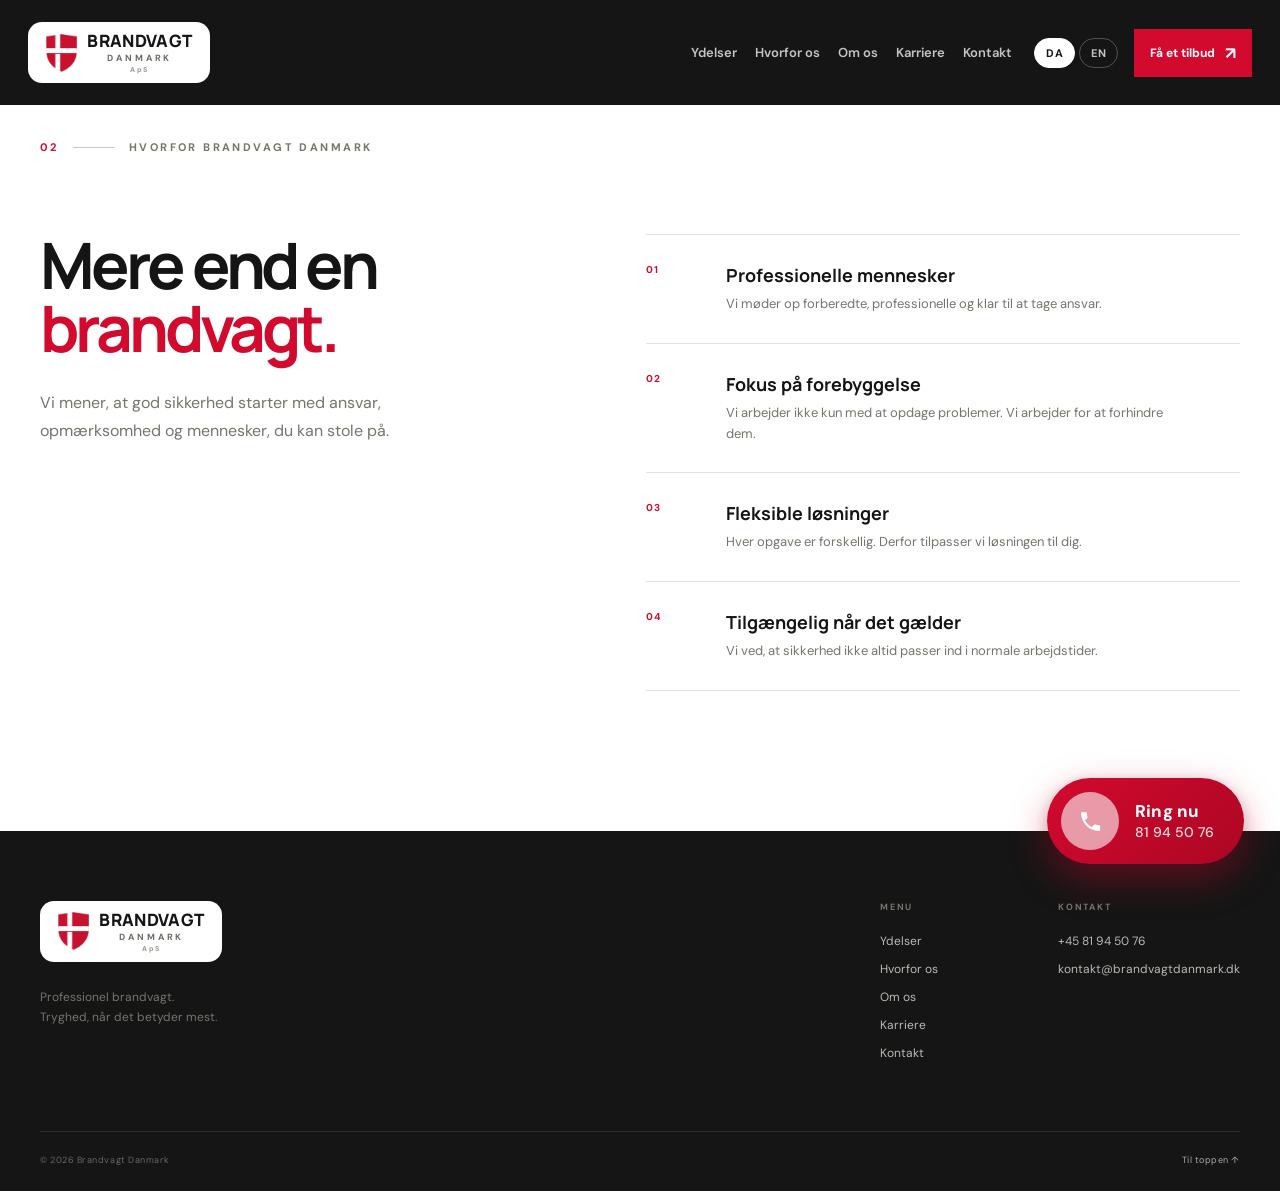
==== hvorfor-os.html @ dd4af19a "Split the site into separate pages per nav section Each nav menu item now leads to its own real page" ====
<!DOCTYPE html>
<html lang="da">
<head>
  <meta charset="UTF-8" />

  <meta
    name="viewport"
    content="width=device-width, initial-scale=1.0"
  />

  <meta
    name="description"
    content="Hvorfor vælge Brandvagt Danmark? Professionelle mennesker, fokus på forebyggelse og fleksible løsninger."
  />

  <meta property="og:title" content="Hvorfor os | Brandvagt Danmark" />
  <meta property="og:description" content="Hvorfor vælge Brandvagt Danmark? Professionelle mennesker, fokus på forebyggelse og fleksible løsninger." />
  <meta property="og:image" content="/assets/brandvagt-logo.png" />
  <meta property="og:type" content="website" />
  <meta name="theme-color" content="#151515" />

  <link rel="icon" type="image/png" sizes="32x32" href="/assets/favicon-32.png?v=1" />
  <link rel="icon" type="image/png" sizes="16x16" href="/assets/favicon-16.png?v=1" />
  <link rel="icon" type="image/svg+xml" href="/assets/favicon.svg?v=2" />
  <link rel="apple-touch-icon" href="/assets/apple-touch-icon.png?v=1" />
  <link rel="preconnect" href="https://fonts.googleapis.com" />
  <link rel="preconnect" href="https://fonts.gstatic.com" crossorigin />
  <link rel="stylesheet" href="/src/styles.css" />

  <title>Hvorfor os | Brandvagt Danmark</title>
</head>

<body>

  <div id="app"></div>

  <script type="module" src="/src/app.js"></script>

</body>
</html>
---- src/styles.css ----
@import url('https://fonts.googleapis.com/css2?family=DM+Sans:wght@400;500;600;700&family=Manrope:wght@400;500;600;700;800&display=swap');


/* =========================
   RESET
========================= */

* {
  margin: 0;
  padding: 0;
  box-sizing: border-box;
}

html {
  scroll-behavior: smooth;
}

body {
  font-family: "DM Sans", sans-serif;
  background: #f5f4f0;
  color: #151515;
  overflow-x: hidden;
}

a {
  color: inherit;
  text-decoration: none;
}

button {
  font: inherit;
}


/* =========================
   VARIABLES
========================= */

:root {
  --red: #d20a2e;
  --red-dark: #ad0624;
  --black: #151515;
  --dark: #191919;
  --cream: #f5f4f0;
  --white: #ffffff;
  --gray: #6e6c65;
  --border: rgba(21, 21, 21, 0.12);
}


/* =========================
   GENERAL
========================= */

.container {
  width: min(1200px, calc(100% - 48px));
  margin: 0 auto;
}

.section {
  padding: 140px 0;
}

.section-label {
  display: flex;
  align-items: center;
  gap: 14px;
  font-size: 11px;
  font-weight: 700;
  letter-spacing: 0.22em;
  color: #77746c;
}

.section-label > span:first-child {
  color: var(--red);
}

.label-line {
  width: 42px;
  height: 1px;
  background: currentColor;
  opacity: 0.4;
}

.section-label.light {
  color: #a7a49b;
}

.section-label.light > span:first-child {
  color: #ffffff;
}


/* =========================
   NAVBAR
========================= */

.navbar {
  position: fixed;
  top: 0;
  left: 0;
  width: 100%;
  z-index: 1000;
  padding: 22px 0;
  background: var(--black);
  transition: 0.3s ease;
}

.navbar.scrolled {
  background: rgba(21, 21, 21, 0.96);
  backdrop-filter: blur(18px);
  padding: 15px 0;
  border-bottom: 1px solid rgba(255, 255, 255, 0.08);
}

.nav-inner {
  width: min(1320px, calc(100% - 56px));
  margin: auto;
  display: flex;
  align-items: center;
  justify-content: space-between;
}

.brand {
  display: flex;
  align-items: center;
  gap: 12px;
}

.brand-logo {
  display: flex;
  align-items: center;
  gap: 10px;
}

.brand-shield {
  display: block;
  height: 38px;
  width: auto;
}

.brand-wordmark {
  display: flex;
  flex-direction: column;
  align-items: center;
  line-height: 1;
}

.brand-wordmark strong {
  font-family: "Manrope", sans-serif;
  font-size: 17px;
  font-weight: 800;
  letter-spacing: 0.02em;
  color: var(--black);
}

.brand-wordmark .brand-country {
  font-size: 9px;
  font-weight: 700;
  letter-spacing: 0.32em;
  color: #6d6a63;
  margin-top: 5px;
}

.brand-wordmark .brand-suffix {
  font-size: 7px;
  font-weight: 700;
  letter-spacing: 0.22em;
  color: #9a968d;
  margin-top: 3px;
}

.brand-chip {
  display: inline-flex;
  align-items: center;
  background: white;
  padding: 10px 18px;
  border-radius: 14px;
}

.desktop-nav {
  display: flex;
  gap: 18px;
  margin-left: auto;
  margin-right: 22px;
  white-space: nowrap;
}

.desktop-nav a {
  font-size: 13px;
  font-weight: 600;
  color: rgba(255, 255, 255, 0.75);
  white-space: nowrap;
  transition: 0.2s;
}

.desktop-nav a:hover {
  color: var(--red);
}

.lang-switch {
  display: flex;
  gap: 4px;
  margin-right: 16px;
}

.lang-btn {
  background: none;
  border: 1px solid var(--border);
  padding: 7px 11px;
  border-radius: 100px;
  font-size: 11px;
  font-weight: 700;
  letter-spacing: 0.04em;
  color: #4e4c47;
  transition: 0.2s;
}

.lang-btn:hover {
  border-color: var(--black);
}

.lang-btn.active {
  background: var(--black);
  color: white;
  border-color: var(--black);
}

.nav-inner .lang-switch .lang-btn {
  border-color: rgba(255, 255, 255, 0.25);
  color: rgba(255, 255, 255, 0.75);
}

.nav-inner .lang-switch .lang-btn:hover {
  border-color: white;
}

.nav-inner .lang-switch .lang-btn.active {
  background: white;
  color: var(--black);
  border-color: white;
}

.lang-switch-mobile {
  display: none;
}

.nav-button {
  background: var(--red);
  color: white;
  padding: 13px 16px;
  font-size: 12px;
  font-weight: 700;
  display: flex;
  gap: 10px;
  align-items: center;
  white-space: nowrap;
  transition: 0.25s;
}

.nav-button:hover {
  background: var(--red-dark);
}

.nav-button span {
  font-size: 17px;
}

.menu-button {
  display: none;
  background: none;
  border: none;
  width: 42px;
  height: 42px;
  cursor: pointer;
}

.menu-button span {
  display: block;
  width: 24px;
  height: 2px;
  background: white;
  margin: 6px auto;
  transition: 0.25s;
}

.menu-button.active span:first-child {
  transform: translateY(4px) rotate(45deg);
}

.menu-button.active span:last-child {
  transform: translateY(-4px) rotate(-45deg);
}

.mobile-menu {
  display: none;
}


/* =========================
   CALL FAB
========================= */

.call-fab {
  position: fixed;
  right: 36px;
  bottom: 36px;
  z-index: 900;
  display: flex;
  align-items: center;
  gap: 16px;
  padding: 14px 30px 14px 14px;
  border-radius: 100px;
  background: linear-gradient(135deg, var(--red), var(--red-dark));
  color: white;
  text-decoration: none;
  box-shadow: 0 14px 38px rgba(210, 10, 46, 0.4), 0 4px 14px rgba(0, 0, 0, 0.2);
  transition: transform 0.4s cubic-bezier(0.34, 1.56, 0.64, 1), box-shadow 0.4s ease;
  animation: call-fab-intro 0.7s cubic-bezier(0.34, 1.56, 0.64, 1) 0.4s both;
}

@keyframes call-fab-intro {
  0% { transform: scale(0.4) translateY(30px); opacity: 0; }
  100% { transform: scale(1) translateY(0); opacity: 1; }
}

.call-fab:hover,
.call-fab:focus-visible {
  transform: translateY(-4px) scale(1.04);
  box-shadow: 0 20px 48px rgba(210, 10, 46, 0.5), 0 8px 20px rgba(0, 0, 0, 0.25);
}

.call-fab:active {
  transform: translateY(-1px) scale(0.98);
}

.call-fab-ping {
  position: absolute;
  left: 14px;
  top: 50%;
  width: 58px;
  height: 58px;
  transform: translateY(-50%);
  border-radius: 50%;
  background: rgba(255, 255, 255, 0.5);
  animation: call-fab-ping 2.6s ease-out infinite;
  pointer-events: none;
}

@keyframes call-fab-ping {
  0% { transform: translateY(-50%) scale(0.7); opacity: 0.55; }
  70% { transform: translateY(-50%) scale(1.55); opacity: 0; }
  100% { transform: translateY(-50%) scale(1.55); opacity: 0; }
}

.call-fab-icon {
  position: relative;
  width: 58px;
  height: 58px;
  border-radius: 50%;
  background: rgba(255, 255, 255, 0.18);
  display: flex;
  align-items: center;
  justify-content: center;
  flex-shrink: 0;
}

.call-fab-icon svg {
  width: 25px;
  height: 25px;
  transform-origin: center;
}

.call-fab:hover .call-fab-icon svg {
  animation: call-fab-ring 0.5s ease;
}

@keyframes call-fab-ring {
  0%, 100% { transform: rotate(0deg); }
  20% { transform: rotate(-18deg); }
  40% { transform: rotate(16deg); }
  60% { transform: rotate(-12deg); }
  80% { transform: rotate(8deg); }
}

.call-fab-text {
  display: flex;
  flex-direction: column;
  line-height: 1.2;
  white-space: nowrap;
}

.call-fab-label {
  font-size: 17px;
  font-weight: 800;
  letter-spacing: 0.01em;
}

.call-fab-number {
  font-size: 14px;
  font-weight: 500;
  color: rgba(255, 255, 255, 0.85);
  max-height: 22px;
  opacity: 1;
  margin-top: 2px;
  overflow: hidden;
}

@media (prefers-reduced-motion: reduce) {
  .call-fab {
    animation: none;
  }

  .call-fab-ping {
    animation: none;
    opacity: 0;
  }

  .call-fab:hover .call-fab-icon svg {
    animation: none;
  }
}

@media (max-width: 640px) {
  .call-fab {
    right: 18px;
    bottom: 22px;
    padding: 11px 22px 11px 11px;
    gap: 12px;
  }

  .call-fab-ping,
  .call-fab-icon {
    width: 50px;
    height: 50px;
  }

  .call-fab-icon svg {
    width: 21px;
    height: 21px;
  }

  .call-fab-label {
    font-size: 15px;
  }

  .call-fab-number {
    font-size: 12px;
    max-height: 20px;
    opacity: 1;
    margin-top: 2px;
  }
}


/* =========================
   HERO
========================= */

.hero {
  min-height: 100vh;
  position: relative;
  display: flex;
  align-items: center;
  overflow: hidden;
  background:
    radial-gradient(
      circle at 75% 40%,
      rgba(210, 10, 46, 0.08),
      transparent 32%
    ),
    var(--cream);
}

.hero-background {
  position: absolute;
  width: 760px;
  height: 760px;
  right: -300px;
  top: 50%;
  transform: translateY(-50%);
  border: 1px solid rgba(21, 21, 21, 0.18);
  border-radius: 50%;
}

.hero-background::before,
.hero-background::after {
  content: "";
  position: absolute;
  border: 1px solid rgba(21, 21, 21, 0.14);
  border-radius: 50%;
}

.hero-background::before {
  inset: 90px;
}

.hero-background::after {
  inset: 180px;
}

.radar-pulse {
  position: absolute;
  inset: 0;
  border: 1.5px solid rgba(210, 10, 46, 0.7);
  border-radius: 50%;
  transform: scale(0.2);
  opacity: 0;
  animation: radar-pulse 4s cubic-bezier(0.2, 0.6, 0.35, 1) infinite;
}

.radar-pulse:nth-child(2) {
  animation-delay: 1.3s;
}

.radar-pulse:nth-child(3) {
  animation-delay: 2.6s;
}

.radar-dot {
  position: absolute;
  left: 50%;
  top: 50%;
  width: 8px;
  height: 8px;
  margin: -4px 0 0 -4px;
  background: var(--red);
  border-radius: 50%;
  animation: radar-blip 2s ease-in-out infinite;
}

@keyframes radar-pulse {
  0% {
    transform: scale(0.2);
    opacity: 0.85;
  }
  70% {
    opacity: 0.3;
  }
  100% {
    transform: scale(1);
    opacity: 0;
  }
}

@keyframes radar-blip {
  0%, 100% {
    box-shadow: 0 0 0 0 rgba(210, 10, 46, 0.45);
  }
  50% {
    box-shadow: 0 0 0 14px rgba(210, 10, 46, 0);
  }
}

.radar-sweep {
  position: absolute;
  inset: 0;
  border-radius: 50%;
  overflow: hidden;
  animation: radar-sweep-spin 5.5s linear infinite;
}

.radar-sweep::before {
  content: "";
  position: absolute;
  inset: 0;
  background: conic-gradient(
    from 0deg,
    rgba(210, 10, 46, 0.24),
    rgba(210, 10, 46, 0.05) 5%,
    transparent 11%,
    transparent 100%
  );
}

@keyframes radar-sweep-spin {
  to { transform: rotate(360deg); }
}

.fire-contact {
  position: absolute;
  top: 38%;
  left: 32%;
  width: 46px;
  height: 46px;
  margin: -23px 0 0 -23px;
  opacity: 0;
  animation: fire-detect-cycle 5.5s ease-in-out infinite;
  animation-delay: -1.411s;
}

.fire-aim-icon {
  position: absolute;
  top: 50%;
  left: 50%;
  width: 24px;
  height: 24px;
  transform: translate(-50%, -50%);
  color: var(--black);
}

.aim-center-dot {
  transform-box: fill-box;
  transform-origin: center;
  animation: aim-pulse 1s ease-in-out infinite;
}

@keyframes aim-pulse {
  0%, 100% { opacity: 1; transform: scale(1); }
  50% { opacity: 0.5; transform: scale(1.6); }
}

.fire-corner {
  position: absolute;
  width: 10px;
  height: 10px;
  border: 1.5px solid var(--red);
  animation: fire-lock 5.5s ease-in-out infinite;
  animation-delay: -1.411s;
}

.fire-corner.tl { top: 0; left: 0; border-right: 0; border-bottom: 0; }
.fire-corner.tr { top: 0; right: 0; border-left: 0; border-bottom: 0; }
.fire-corner.bl { bottom: 0; left: 0; border-right: 0; border-top: 0; }
.fire-corner.br { bottom: 0; right: 0; border-left: 0; border-top: 0; }

@keyframes fire-detect-cycle {
  0%, 9% { opacity: 0; }
  10% { opacity: 1; }
  62% { opacity: 1; }
  72%, 100% { opacity: 0; }
}

@keyframes fire-lock {
  0%, 8% { transform: scale(1.9); }
  12% { transform: scale(1); }
  62% { transform: scale(1); }
  72%, 100% { transform: scale(0.85); }
}

@media (prefers-reduced-motion: reduce) {
  .radar-pulse,
  .radar-dot {
    animation: none;
  }

  .radar-sweep,
  .fire-contact {
    display: none;
  }
}

.hero-content {
  width: min(1200px, calc(100% - 48px));
  margin: 0 auto;
  padding-top: 80px;
  position: relative;
  z-index: 2;
}

.eyebrow {
  display: inline-flex;
  align-items: center;
  gap: 10px;
  font-size: 11px;
  font-weight: 700;
  letter-spacing: 0.2em;
  color: #67645e;
  margin-bottom: 28px;
}

.status-dot {
  width: 7px;
  height: 7px;
  background: var(--red);
  border-radius: 50%;
  box-shadow: 0 0 0 6px rgba(210, 10, 46, 0.1);
}

.hero h1 {
  font-family: "Manrope", sans-serif;
  font-size: clamp(58px, 7vw, 105px);
  line-height: 0.95;
  letter-spacing: -0.065em;
  font-weight: 800;
  max-width: 920px;
}

.hero h1 span {
  display: block;
  color: var(--red);
}

.hero-description {
  max-width: 610px;
  margin-top: 35px;
  color: #5e5b55;
  font-size: 17px;
  line-height: 1.7;
}

.hero-actions {
  display: flex;
  gap: 12px;
  margin-top: 40px;
}

.button {
  display: inline-flex;
  align-items: center;
  justify-content: center;
  gap: 25px;
  padding: 17px 23px;
  font-size: 12px;
  font-weight: 700;
  transition: 0.25s;
}

.button-primary {
  background: var(--red);
  color: white;
}

.button-primary:hover {
  background: var(--red-dark);
  transform: translateY(-2px);
}

.button-secondary {
  border: 1px solid var(--border);
}

.button-secondary:hover {
  background: white;
}

.hero-trust {
  display: flex;
  align-items: center;
  margin-top: 80px;
  gap: 30px;
}

.trust-item {
  display: flex;
  flex-direction: column;
}

.trust-item strong {
  font-family: "Manrope", sans-serif;
  font-size: 19px;
  font-weight: 800;
}

.trust-item span {
  margin-top: 4px;
  color: #77746d;
  font-size: 10px;
  text-transform: uppercase;
  letter-spacing: 0.12em;
}

.trust-line {
  width: 1px;
  height: 35px;
  background: var(--border);
}

.hero-scroll {
  position: absolute;
  right: 45px;
  bottom: 35px;
  display: flex;
  align-items: center;
  gap: 14px;
  writing-mode: vertical-rl;
  font-size: 9px;
  font-weight: 700;
  letter-spacing: 0.15em;
  color: #858179;
}

.scroll-line {
  height: 55px;
  width: 1px;
  background: #aaa69e;
}


/* =========================
   INTRO
========================= */

.intro {
  background: white;
}

.intro-grid {
  display: grid;
  grid-template-columns: 1fr 1fr;
  gap: 100px;
  align-items: center;
}

.intro-content {
  max-width: 820px;
}

.intro-content h2 {
  font-family: "Manrope", sans-serif;
  font-size: clamp(42px, 5vw, 70px);
  letter-spacing: -0.055em;
  line-height: 1;
  font-weight: 800;
}

.intro-content h2 em {
  display: block;
  color: var(--red);
  font-style: normal;
}

.intro-content p {
  max-width: 640px;
  color: #6d6a63;
  font-size: 16px;
  line-height: 1.75;
  margin-top: 28px;
}

.text-link {
  display: inline-flex;
  gap: 20px;
  margin-top: 35px;
  font-size: 12px;
  font-weight: 700;
  border-bottom: 1px solid #bbb8b0;
  padding-bottom: 8px;
}

.text-link span {
  color: var(--red);
}


/* =========================
   SERVICES
========================= */

.services {
  background: #f5f4f0;
}

.section-header {
  display: flex;
  justify-content: space-between;
  gap: 80px;
  margin-bottom: 70px;
}

.section-header h2 {
  font-family: "Manrope", sans-serif;
  font-size: clamp(42px, 5vw, 68px);
  line-height: 1;
  letter-spacing: -0.055em;
  margin-top: 28px;
}

.section-header h2 span {
  display: block;
  color: #8a877f;
}

.section-header > p {
  max-width: 330px;
  align-self: end;
  color: #77746d;
  font-size: 14px;
  line-height: 1.7;
}

.service-grid {
  display: grid;
  grid-template-columns: repeat(2, 1fr);
  gap: 2px;
  background: #d9d7d0;
}

.service-card {
  background: #f5f4f0;
  min-height: 390px;
  padding: 42px;
  position: relative;
  transition: 0.3s;
}

.service-card:hover {
  background: white;
  transform: translateY(-4px);
}

.service-card.featured {
  background: var(--black);
  color: white;
}

.service-card.featured:hover {
  background: #202020;
}

.card-number {
  position: absolute;
  top: 40px;
  right: 40px;
  font-size: 10px;
  font-weight: 700;
  letter-spacing: 0.2em;
  opacity: 0.45;
}

.service-icon {
  width: 56px;
  height: 62px;
  margin-bottom: 70px;
  position: relative;
  color: var(--black);
}

.service-card.featured .service-icon {
  color: white;
}

.service-icon svg {
  width: 100%;
  height: 100%;
  overflow: visible;
}


/* --- Flame (Brandvagt) --- */

.icon-flame {
  display: flex;
  align-items: flex-end;
  justify-content: center;
}

.icon-flame .flame {
  position: absolute;
  bottom: 0;
  left: 50%;
  transform-origin: bottom center;
  animation: flame-sway 2.2s ease-in-out infinite;
}

.icon-flame .flame i {
  display: block;
  width: 100%;
  height: 100%;
  border-radius: 50% 50% 50% 0;
  transform: rotate(135deg);
}

.icon-flame .flame-back {
  width: 42px;
  height: 42px;
  margin-left: -21px;
  animation-duration: 2.6s;
}

.icon-flame .flame-back i {
  background: var(--red-dark);
  opacity: 0.55;
}

.icon-flame .flame-mid {
  width: 30px;
  height: 30px;
  margin-left: -15px;
  animation-duration: 2.1s;
  animation-delay: 0.15s;
}

.icon-flame .flame-mid i {
  background: var(--red);
}

.icon-flame .flame-core {
  width: 14px;
  height: 14px;
  margin-left: -7px;
  bottom: 3px;
  animation-duration: 1.7s;
  animation-delay: 0.3s;
}

.icon-flame .flame-core i {
  background: #ffb545;
}

@keyframes flame-sway {
  0%, 100% { transform: scaleY(1) translateY(0); }
  30% { transform: scaleY(1.16) translateY(-4px); }
  60% { transform: scaleY(0.92) translateY(1px); }
}


/* --- Digger (Byggepladser) --- */

.icon-digger .dig-arm {
  transform-box: view-box;
  transform-origin: 16.5px 21px;
  animation: dig-motion 2.8s ease-in-out infinite;
}

@keyframes dig-motion {
  0%, 100% { transform: rotate(0deg); }
  50% { transform: rotate(12deg); }
}


/* --- Spotlight (Events) --- */

.icon-spotlight .spotlight-beam {
  transform-box: view-box;
  transform-origin: 24px 15px;
  animation: spotlight-sweep 4.2s ease-in-out infinite;
}

@keyframes spotlight-sweep {
  0%, 100% { transform: rotate(-18deg); }
  50% { transform: rotate(18deg); }
}


/* --- Building (Ejendomme) --- */

.icon-building .win {
  opacity: 0.22;
  animation: window-glow 3.6s ease-in-out infinite;
}

@keyframes window-glow {
  0%, 100% { opacity: 0.22; }
  45%, 55% { opacity: 0.95; }
}

@media (prefers-reduced-motion: reduce) {
  .icon-flame .flame,
  .icon-digger .dig-arm,
  .icon-spotlight .spotlight-beam,
  .icon-building .win {
    animation: none;
  }
}

.service-card h3 {
  font-family: "Manrope", sans-serif;
  font-size: 27px;
  letter-spacing: -0.04em;
  margin-bottom: 15px;
}

.service-card p {
  color: #77746d;
  max-width: 430px;
  font-size: 14px;
  line-height: 1.7;
}

.service-card.featured p {
  color: #aaa8a2;
}

.service-card a {
  position: absolute;
  bottom: 40px;
  left: 42px;
  font-size: 11px;
  font-weight: 700;
  text-transform: uppercase;
  letter-spacing: 0.1em;
}

.service-card a span {
  margin-left: 12px;
  color: var(--red);
}


/* =========================
   STATEMENT
========================= */

.statement {
  background: var(--black);
  color: white;
  position: relative;
  overflow: hidden;
  padding: 160px 0;
}

.statement-glow {
  position: absolute;
  width: 600px;
  height: 600px;
  border-radius: 50%;
  right: -200px;
  top: 50%;
  transform: translateY(-50%);
  background: radial-gradient(
    circle,
    rgba(210, 10, 46, 0.22),
    transparent 65%
  );
}

.statement-content {
  position: relative;
}

.statement h2 {
  font-family: "Manrope", sans-serif;
  font-size: clamp(55px, 8vw, 110px);
  line-height: 0.92;
  letter-spacing: -0.07em;
  margin-top: 40px;
}

.statement h2 span {
  color: #88857e;
}

.statement p {
  color: #aaa8a2;
  margin-top: 35px;
  font-size: 16px;
}

.button-light {
  margin-top: 40px;
  background: white;
  color: var(--black);
}

.button-light:hover {
  background: var(--red);
  color: white;
}


/* =========================
   WHY US
========================= */

.why-us {
  background: white;
}

.why-grid {
  display: grid;
  grid-template-columns: 0.9fr 1.1fr;
  gap: 120px;
  margin-top: 80px;
}

.why-title h2 {
  font-family: "Manrope", sans-serif;
  font-size: clamp(45px, 5vw, 70px);
  line-height: 0.98;
  letter-spacing: -0.06em;
}

.why-title h2 span {
  display: block;
  color: var(--red);
}

.why-title p {
  max-width: 430px;
  color: #77746d;
  line-height: 1.7;
  margin-top: 30px;
}

.benefit {
  display: grid;
  grid-template-columns: 55px 1fr;
  gap: 25px;
  padding: 28px 0;
  border-top: 1px solid var(--border);
}

.benefit:last-child {
  border-bottom: 1px solid var(--border);
}

.benefit-icon {
  font-size: 10px;
  font-weight: 700;
  color: var(--red);
  letter-spacing: 0.1em;
}

.benefit h3 {
  font-family: "Manrope", sans-serif;
  font-size: 18px;
}

.benefit p {
  color: #77746d;
  font-size: 13px;
  line-height: 1.6;
  max-width: 450px;
  margin-top: 7px;
}


/* =========================
   ABOUT
========================= */

.about {
  background: #f5f4f0;
}

.about-content {
  max-width: 720px;
}

.case-visual {
  height: 540px;
  position: relative;
  background: var(--black);
  overflow: hidden;
}

.case-box {
  position: absolute;
  left: 50px;
  bottom: 50px;
  z-index: 2;
  color: white;
  display: flex;
  align-items: end;
  gap: 10px;
}

.large-number {
  font-family: "Manrope", sans-serif;
  font-size: 110px;
  font-weight: 800;
  line-height: 0.75;
  letter-spacing: -0.08em;
}

.number-label {
  color: #aaa;
  font-size: 12px;
  margin-bottom: 4px;
  text-transform: uppercase;
  letter-spacing: 0.15em;
}

.case-photo {
  position: absolute;
  inset: 0;
  width: 100%;
  height: 100%;
  object-fit: cover;
  object-position: center 30%;
  opacity: 0;
  transform: scale(1);
  transition: opacity 1.2s ease, transform 3.2s ease;
}

.case-photo.is-active {
  opacity: 1;
  transform: scale(1.06);
  z-index: 1;
}

.case-caption {
  position: absolute;
  z-index: 2;
  top: 24px;
  right: 24px;
  background: rgba(21, 21, 21, 0.55);
  backdrop-filter: blur(6px);
  color: white;
  font-size: 11px;
  font-weight: 700;
  letter-spacing: 0.05em;
  padding: 9px 14px;
  border-radius: 100px;
  transition: opacity 0.3s ease;
}

.case-dots {
  position: absolute;
  z-index: 2;
  right: 24px;
  bottom: 24px;
  display: flex;
  gap: 8px;
}

.case-dot {
  width: 7px;
  height: 7px;
  border-radius: 50%;
  background: rgba(255, 255, 255, 0.35);
  cursor: pointer;
  transition: background 0.3s ease, transform 0.3s ease;
}

.case-dot.is-active {
  background: #fff;
  transform: scale(1.35);
}

.case-box::before {
  content: "";
  position: absolute;
  inset: -20px -24px;
  z-index: -1;
  background: linear-gradient(0deg, rgba(0, 0, 0, 0.65), transparent);
}

.about-content h2 {
  font-family: "Manrope", sans-serif;
  font-size: clamp(45px, 5vw, 70px);
  line-height: 0.98;
  letter-spacing: -0.06em;
  margin-top: 35px;
}

.about-content h2 span {
  display: block;
  color: var(--red);
}

.about-content p {
  color: #77746d;
  line-height: 1.7;
  margin-top: 25px;
  max-width: 500px;
}

.about-points {
  display: grid;
  gap: 12px;
  margin-top: 35px;
}

.about-points div {
  font-size: 12px;
  font-weight: 600;
}

.about-points span {
  color: var(--red);
  margin-right: 10px;
}


/* =========================
   CAREER
========================= */

.career {
  background: white;
}

.career-inner {
  display: grid;
  grid-template-columns: 1.1fr 0.9fr;
  gap: 80px;
  align-items: center;
}

.career-copy h2 {
  font-family: "Manrope", sans-serif;
  font-size: clamp(42px, 5vw, 68px);
  line-height: 1;
  letter-spacing: -0.055em;
  margin-top: 28px;
}

.career-copy h2 span {
  display: block;
  color: var(--red);
}

.career-copy p {
  color: #6d6a63;
  max-width: 480px;
  margin-top: 22px;
  line-height: 1.7;
}

.career-card {
  background: var(--black);
  color: white;
  padding: 42px;
}

.career-card h3 {
  font-family: "Manrope", sans-serif;
  font-size: 26px;
  letter-spacing: -0.04em;
  margin-bottom: 14px;
}

.career-card p {
  color: #aaa8a2;
  font-size: 14px;
  line-height: 1.7;
  margin-bottom: 28px;
}

.career-button {
  display: flex;
  justify-content: space-between;
  align-items: center;
  background: var(--red);
  color: white;
  padding: 18px 20px;
  font-size: 12px;
  font-weight: 700;
  transition: 0.25s;
}

.career-button:hover {
  background: var(--red-dark);
}

.career-card .email-link {
  color: #918d85;
}


/* =========================
   CONTACT
========================= */

.contact {
  background: var(--red);
  color: white;
  padding: 130px 0;
}

.contact-inner {
  display: grid;
  grid-template-columns: 1fr 450px;
  gap: 100px;
  align-items: center;
}

.contact-copy h2 {
  font-family: "Manrope", sans-serif;
  font-size: clamp(52px, 6vw, 85px);
  line-height: 0.93;
  letter-spacing: -0.065em;
  margin-top: 38px;
}

.contact-copy h2 span {
  display: block;
  color: #4b0010;
}

.contact-copy p {
  max-width: 510px;
  margin-top: 30px;
  color: rgba(255,255,255,0.78);
  line-height: 1.7;
}

.contact-card {
  background: white;
  color: var(--black);
  padding: 42px;
}

.contact-card-top {
  display: flex;
  justify-content: space-between;
  color: #8b8880;
  font-size: 9px;
  font-weight: 700;
  letter-spacing: 0.2em;
}

.contact-card h3 {
  font-family: "Manrope", sans-serif;
  font-size: 34px;
  line-height: 1;
  letter-spacing: -0.05em;
  margin-top: 60px;
}

.contact-card p {
  color: #77746d;
  font-size: 13px;
  line-height: 1.7;
  margin-top: 20px;
}

.contact-button {
  display: flex;
  justify-content: space-between;
  align-items: center;
  background: var(--black);
  color: white;
  padding: 18px 20px;
  margin-top: 35px;
  font-size: 12px;
  font-weight: 700;
  transition: 0.25s;
}

.contact-button:hover {
  background: var(--red);
}

.email-link {
  display: block;
  margin-top: 20px;
  font-size: 11px;
  color: #77746d;
}


/* =========================
   FOOTER
========================= */

.footer {
  background: #151515;
  color: white;
  padding: 70px 0 25px;
}

.footer-top {
  display: flex;
  justify-content: space-between;
  padding-bottom: 70px;
}

.footer-brand p {
  color: #77746d;
  font-size: 12px;
  line-height: 1.7;
  margin-top: 25px;
}

.footer-links {
  display: flex;
  gap: 120px;
}

.footer-links > div {
  display: flex;
  flex-direction: column;
  gap: 12px;
}

.footer-links span {
  font-size: 9px;
  color: #77746d;
  letter-spacing: 0.2em;
  font-weight: 700;
  margin-bottom: 8px;
}

.footer-links a {
  font-size: 12px;
  color: #bbb9b3;
}

.footer-links a:hover {
  color: white;
}

.footer-bottom {
  border-top: 1px solid rgba(255,255,255,0.1);
  padding-top: 22px;
  display: flex;
  justify-content: space-between;
  color: #696762;
  font-size: 9px;
  letter-spacing: 0.06em;
}

.footer-bottom a {
  color: #aaa;
}


/* =========================
   MOBILE
========================= */

@media (max-width: 900px) {

  .desktop-nav,
  .nav-button,
  .navbar > .nav-inner > .lang-switch {
    display: none;
  }

  .lang-switch-mobile {
    display: flex;
    margin-top: 6px;
  }

  .hero-background {
    width: 420px;
    height: 420px;
    right: -135px;
    top: -30px;
    transform: none;
  }

  .fire-contact {
    top: 39%;
    left: 62%;
    animation-delay: 0.155s;
  }

  .fire-contact .fire-corner {
    animation-delay: 0.155s;
  }

  .menu-button {
    display: block;
  }

  .mobile-menu {
    display: flex;
    position: absolute;
    top: 76px;
    left: 24px;
    right: 24px;
    background: white;
    padding: 25px;
    flex-direction: column;
    gap: 20px;
    box-shadow: 0 20px 60px rgba(0,0,0,0.12);
    opacity: 0;
    pointer-events: none;
    transform: translateY(-10px);
    transition: 0.25s;
  }

  .mobile-menu.open {
    opacity: 1;
    pointer-events: auto;
    transform: translateY(0);
  }

  .mobile-menu a {
    font-size: 14px;
    font-weight: 700;
  }

  .mobile-cta {
    background: var(--red);
    color: white;
    padding: 15px;
  }

  .hero {
    min-height: 850px;
  }

  .hero h1 {
    font-size: clamp(50px, 14vw, 80px);
  }

  .hero-description {
    font-size: 15px;
  }

  .hero-actions {
    flex-direction: column;
    align-items: flex-start;
  }

  .hero-trust {
    margin-top: 55px;
    gap: 18px;
  }

  .hero-scroll {
    display: none;
  }

  .intro-grid {
    grid-template-columns: 1fr;
    gap: 50px;
  }

  .case-visual {
    height: 430px;
  }

  .section {
    padding: 95px 0;
  }

  .section-header {
    flex-direction: column;
    gap: 30px;
  }

  .service-grid {
    grid-template-columns: 1fr;
  }

  .why-grid {
    grid-template-columns: 1fr;
    gap: 60px;
  }

  .career-inner {
    grid-template-columns: 1fr;
    gap: 50px;
  }

  .contact-inner {
    grid-template-columns: 1fr;
    gap: 60px;
  }

  .footer-top {
    flex-direction: column;
    gap: 60px;
  }

  .footer-links {
    gap: 60px;
  }

}


@media (max-width: 550px) {

  .container,
  .hero-content {
    width: min(100% - 32px, 1200px);
  }

  .nav-inner {
    width: calc(100% - 32px);
  }

  .brand-mark {
    width: 34px;
    height: 40px;
  }

  .brand-text strong {
    font-size: 15px;
  }

  .hero {
    min-height: 780px;
  }

  .hero-content {
    padding-top: 90px;
  }

  .hero h1 {
    font-size: 51px;
  }

  .hero-trust {
    gap: 12px;
  }

  .trust-item strong {
    font-size: 16px;
  }

  .trust-item span {
    font-size: 8px;
  }

  .service-card {
    padding: 30px;
    min-height: 360px;
  }

  .service-icon {
    margin-bottom: 65px;
  }

  .service-card a {
    left: 30px;
    bottom: 30px;
  }

  .statement {
    padding: 110px 0;
  }

  .statement h2 {
    font-size: 56px;
  }

  .case-visual {
    height: 350px;
  }

  .large-number {
    font-size: 80px;
  }

  .about-circle {
    width: 270px;
    height: 270px;
    right: -130px;
  }

  .contact {
    padding: 95px 0;
  }

  .contact-card {
    padding: 28px;
  }

  .contact-card h3 {
    font-size: 30px;
    margin-top: 45px;
  }

  .footer-links {
    flex-direction: column;
    gap: 35px;
  }

  .footer-bottom {
    flex-direction: column;
    gap: 15px;
  }

}
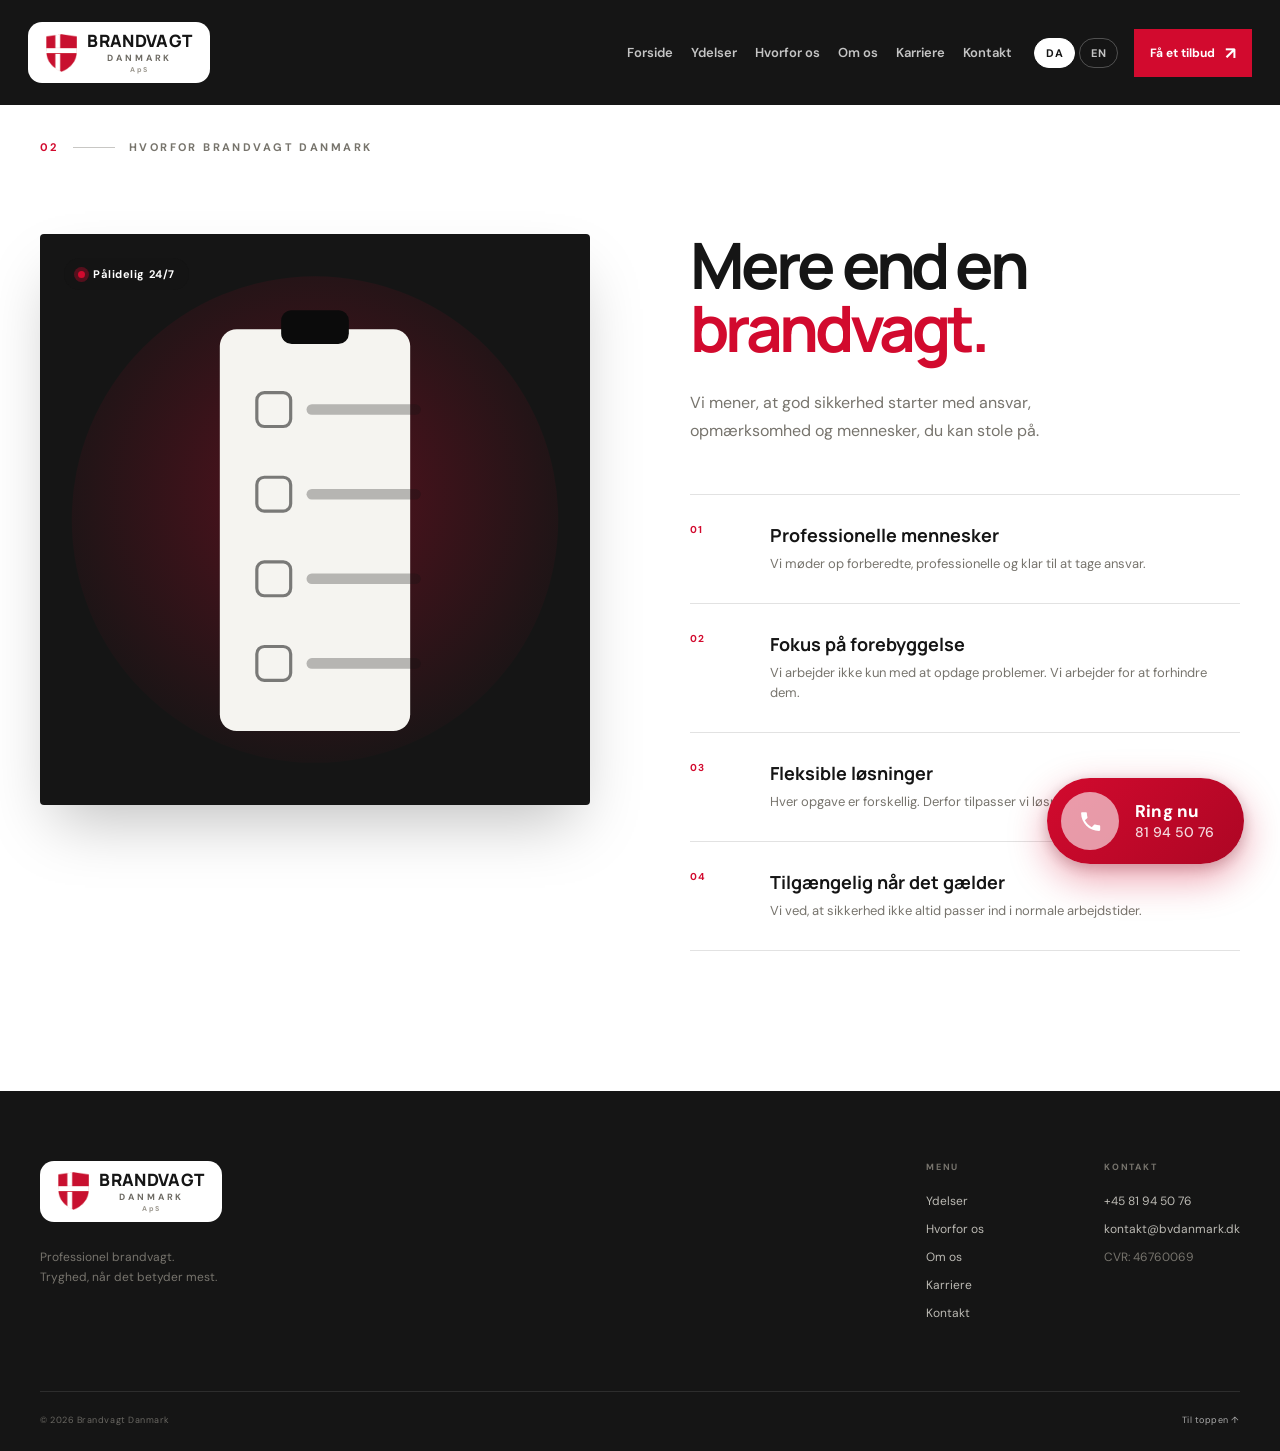
==== commit c6a1990b: "Port production SEO, tracking, email and CVR details from the Hostinger repo Merges the real busines" ====
--- a/hvorfor-os.html
+++ b/hvorfor-os.html
@@ -13,10 +13,18 @@
     content="Hvorfor vælge Brandvagt Danmark? Professionelle mennesker, fokus på forebyggelse og fleksible løsninger."
   />
 
+  <meta name="keywords" content="brandvagt, brandvagt Danmark, brandvagtordning, brandvagt byggeplads, brandvagt events, brandvagt pris, bygningsreglementet brandvagt" />
+  <meta name="robots" content="index, follow" />
+  <meta name="author" content="Brandvagt Danmark ApS" />
+  <link rel="canonical" href="https://bvdanmark.dk/hvorfor-os" />
+
   <meta property="og:title" content="Hvorfor os | Brandvagt Danmark" />
   <meta property="og:description" content="Hvorfor vælge Brandvagt Danmark? Professionelle mennesker, fokus på forebyggelse og fleksible løsninger." />
-  <meta property="og:image" content="/assets/brandvagt-logo.png" />
+  <meta property="og:image" content="https://bvdanmark.dk/assets/brandvagt-logo.png" />
+  <meta property="og:url" content="https://bvdanmark.dk/hvorfor-os" />
+  <meta property="og:locale" content="da_DK" />
   <meta property="og:type" content="website" />
+  <meta name="twitter:card" content="summary_large_image" />
   <meta name="theme-color" content="#151515" />
 
   <link rel="icon" type="image/png" sizes="32x32" href="/assets/favicon-32.png?v=1" />
@@ -28,6 +36,64 @@
   <link rel="stylesheet" href="/src/styles.css" />
 
   <title>Hvorfor os | Brandvagt Danmark</title>
+
+  <!-- Secure Privacy consent banner (CMP) -->
+  <script src="https://app.secureprivacy.ai/script/6aac17761266cf57bf0d7a5b.js"></script>
+
+  <!-- Google tag (gtag.js) -->
+  <script async src="https://www.googletagmanager.com/gtag/js?id=G-7GGMCPCW8L"></script>
+  <script>
+    window.dataLayer = window.dataLayer || [];
+    function gtag(){dataLayer.push(arguments);}
+    gtag('js', new Date());
+
+    gtag('config', 'G-7GGMCPCW8L');
+  </script>
+
+  <!-- Structured data: LocalBusiness -->
+  <script type="application/ld+json">
+  {
+    "@context": "https://schema.org",
+    "@type": "LocalBusiness",
+    "@id": "https://bvdanmark.dk/#organization",
+    "name": "Brandvagt Danmark",
+    "legalName": "Brandvagt Danmark ApS",
+    "alternateName": "BV Danmark",
+    "url": "https://bvdanmark.dk/",
+    "logo": "https://bvdanmark.dk/assets/brandvagt-logo.png",
+    "image": "https://bvdanmark.dk/assets/brandvagt-logo.png",
+    "description": "Professionel brandvagt og brandvagtordning til byggepladser, events, ejendomme og virksomheder i hele Danmark.",
+    "telephone": "+4581945076",
+    "email": "kontakt@bvdanmark.dk",
+    "vatID": "DK46760069",
+    "priceRange": "$$",
+    "address": {
+      "@type": "PostalAddress",
+      "streetAddress": "Bindeledet 19",
+      "postalCode": "2880",
+      "addressLocality": "København",
+      "addressCountry": "DK"
+    },
+    "areaServed": {
+      "@type": "Country",
+      "name": "Denmark"
+    },
+    "aggregateRating": {
+      "@type": "AggregateRating",
+      "ratingValue": "5.0",
+      "reviewCount": "2"
+    },
+    "openingHoursSpecification": {
+      "@type": "OpeningHoursSpecification",
+      "dayOfWeek": [
+        "Monday","Tuesday","Wednesday","Thursday","Friday","Saturday","Sunday"
+      ],
+      "opens": "00:00",
+      "closes": "23:59"
+    },
+    "sameAs": []
+  }
+  </script>
 </head>
 
 <body>
--- a/src/styles.css
+++ b/src/styles.css
@@ -800,6 +800,117 @@
   grid-template-columns: 1fr 1fr;
   gap: 100px;
   align-items: center;
+}
+
+.intro-visual {
+  position: relative;
+  border-radius: 4px;
+  overflow: hidden;
+  box-shadow: 0 30px 60px -15px rgba(0, 0, 0, 0.25);
+}
+
+.intro-visual svg {
+  display: block;
+  width: 100%;
+  height: auto;
+}
+
+.intro-heartbeat {
+  transform-box: fill-box;
+  transform-origin: center;
+  mix-blend-mode: screen;
+  animation: heartbeat-ping 2.4s ease-out infinite;
+}
+
+@keyframes heartbeat-ping {
+  0%   { transform: scale(0.5); opacity: 0; }
+  35%  { transform: scale(1.2); opacity: 0.8; }
+  100% { transform: scale(2.1); opacity: 0; }
+}
+
+@media (prefers-reduced-motion: reduce) {
+  .intro-heartbeat {
+    animation: none;
+  }
+}
+
+.intro-ring {
+  animation: intro-ring-pulse 6s ease-in-out infinite;
+  transform-box: fill-box;
+  transform-origin: center;
+}
+
+.intro-ring:nth-of-type(2) {
+  animation-delay: 1.2s;
+}
+
+@keyframes intro-ring-pulse {
+  0%, 100% { opacity: 1; }
+  50% { opacity: 0.45; }
+}
+
+.intro-windows rect {
+  animation: intro-window-pulse 2.6s ease-in-out infinite;
+  opacity: 0.5;
+  transform-box: fill-box;
+  transform-origin: center;
+}
+
+.intro-windows rect:nth-child(2n) {
+  animation-delay: 0.6s;
+}
+
+.intro-windows rect:nth-child(3n) {
+  animation-delay: 1.3s;
+}
+
+.intro-windows rect:nth-child(4n) {
+  animation-delay: 1.9s;
+}
+
+@keyframes intro-window-pulse {
+  0%, 100% { opacity: 0.35; transform: scale(0.75); }
+  50% { opacity: 1; transform: scale(1.5); }
+}
+
+.intro-visual-badge {
+  position: absolute;
+  z-index: 2;
+  top: 24px;
+  left: 24px;
+  display: flex;
+  align-items: center;
+  gap: 8px;
+  background: rgba(21, 21, 21, 0.55);
+  backdrop-filter: blur(6px);
+  color: white;
+  font-size: 11px;
+  font-weight: 700;
+  letter-spacing: 0.05em;
+  padding: 9px 14px;
+  border-radius: 100px;
+}
+
+.intro-visual-dot {
+  width: 7px;
+  height: 7px;
+  border-radius: 50%;
+  background: var(--red);
+  box-shadow: 0 0 0 4px rgba(210, 10, 46, 0.35);
+  animation: intro-badge-blink 1.6s ease-in-out infinite;
+}
+
+@keyframes intro-badge-blink {
+  0%, 100% { opacity: 1; }
+  50% { opacity: 0.3; }
+}
+
+@media (prefers-reduced-motion: reduce) {
+  .intro-ring,
+  .intro-windows rect,
+  .intro-visual-dot {
+    animation: none;
+  }
 }
 
 .intro-content {
@@ -1157,134 +1268,42 @@
   background: white;
 }
 
-.why-grid {
-  display: grid;
-  grid-template-columns: 0.9fr 1.1fr;
-  gap: 120px;
-  margin-top: 80px;
-}
-
-.why-title h2 {
-  font-family: "Manrope", sans-serif;
-  font-size: clamp(45px, 5vw, 70px);
-  line-height: 0.98;
-  letter-spacing: -0.06em;
-}
-
-.why-title h2 span {
+/* =========================
+   SHARED SHIELD ILLUSTRATIONS
+   (Why us / About / Career / Contact)
+========================= */
+
+.gfx-visual {
+  position: relative;
+  border-radius: 4px;
+  overflow: hidden;
+  box-shadow: 0 30px 60px -15px rgba(0, 0, 0, 0.25);
+}
+
+.gfx-visual svg {
   display: block;
-  color: var(--red);
-}
-
-.why-title p {
-  max-width: 430px;
-  color: #77746d;
-  line-height: 1.7;
-  margin-top: 30px;
-}
-
-.benefit {
-  display: grid;
-  grid-template-columns: 55px 1fr;
-  gap: 25px;
-  padding: 28px 0;
-  border-top: 1px solid var(--border);
-}
-
-.benefit:last-child {
-  border-bottom: 1px solid var(--border);
-}
-
-.benefit-icon {
-  font-size: 10px;
-  font-weight: 700;
-  color: var(--red);
-  letter-spacing: 0.1em;
-}
-
-.benefit h3 {
-  font-family: "Manrope", sans-serif;
-  font-size: 18px;
-}
-
-.benefit p {
-  color: #77746d;
-  font-size: 13px;
-  line-height: 1.6;
-  max-width: 450px;
-  margin-top: 7px;
-}
-
-
-/* =========================
-   ABOUT
-========================= */
-
-.about {
-  background: #f5f4f0;
-}
-
-.about-content {
-  max-width: 720px;
-}
-
-.case-visual {
-  height: 540px;
-  position: relative;
-  background: var(--black);
-  overflow: hidden;
-}
-
-.case-box {
-  position: absolute;
-  left: 50px;
-  bottom: 50px;
-  z-index: 2;
-  color: white;
-  display: flex;
-  align-items: end;
-  gap: 10px;
-}
-
-.large-number {
-  font-family: "Manrope", sans-serif;
-  font-size: 110px;
-  font-weight: 800;
-  line-height: 0.75;
-  letter-spacing: -0.08em;
-}
-
-.number-label {
-  color: #aaa;
-  font-size: 12px;
-  margin-bottom: 4px;
-  text-transform: uppercase;
-  letter-spacing: 0.15em;
-}
-
-.case-photo {
-  position: absolute;
-  inset: 0;
   width: 100%;
-  height: 100%;
-  object-fit: cover;
-  object-position: center 30%;
-  opacity: 0;
-  transform: scale(1);
-  transition: opacity 1.2s ease, transform 3.2s ease;
-}
-
-.case-photo.is-active {
-  opacity: 1;
-  transform: scale(1.06);
-  z-index: 1;
-}
-
-.case-caption {
+  height: auto;
+}
+
+.gfx-ring {
+  animation: intro-ring-pulse 6s ease-in-out infinite;
+  transform-box: fill-box;
+  transform-origin: center;
+}
+
+.gfx-ring:nth-of-type(2) {
+  animation-delay: 1.2s;
+}
+
+.gfx-badge {
   position: absolute;
   z-index: 2;
   top: 24px;
-  right: 24px;
+  left: 24px;
+  display: flex;
+  align-items: center;
+  gap: 8px;
   background: rgba(21, 21, 21, 0.55);
   backdrop-filter: blur(6px);
   color: white;
@@ -1293,38 +1312,186 @@
   letter-spacing: 0.05em;
   padding: 9px 14px;
   border-radius: 100px;
-  transition: opacity 0.3s ease;
-}
-
-.case-dots {
-  position: absolute;
-  z-index: 2;
-  right: 24px;
-  bottom: 24px;
-  display: flex;
-  gap: 8px;
-}
-
-.case-dot {
+}
+
+.gfx-badge-dot {
   width: 7px;
   height: 7px;
   border-radius: 50%;
-  background: rgba(255, 255, 255, 0.35);
-  cursor: pointer;
-  transition: background 0.3s ease, transform 0.3s ease;
-}
-
-.case-dot.is-active {
-  background: #fff;
-  transform: scale(1.35);
-}
-
-.case-box::before {
-  content: "";
-  position: absolute;
-  inset: -20px -24px;
-  z-index: -1;
-  background: linear-gradient(0deg, rgba(0, 0, 0, 0.65), transparent);
+  background: var(--red);
+  box-shadow: 0 0 0 4px rgba(210, 10, 46, 0.35);
+  animation: intro-badge-blink 1.6s ease-in-out infinite;
+}
+
+.check-mark {
+  stroke-dasharray: 32;
+  stroke-dashoffset: 32;
+  animation: check-draw 3s ease-in-out infinite;
+}
+
+@keyframes check-draw {
+  0%   { stroke-dashoffset: 32; }
+  18%  { stroke-dashoffset: 0; }
+  75%  { stroke-dashoffset: 0; }
+  100% { stroke-dashoffset: 32; }
+}
+
+.seal-shine {
+  animation: seal-shine-sweep 4s ease-in-out infinite;
+}
+
+@keyframes seal-shine-sweep {
+  0% { transform: translateX(0); }
+  18% { transform: translateX(650px); }
+  100% { transform: translateX(650px); }
+}
+
+.rocket-flame {
+  transform-box: fill-box;
+  transform-origin: top center;
+  animation: rocket-flame-flicker 0.5s ease-in-out infinite alternate;
+}
+
+@keyframes rocket-flame-flicker {
+  0% { transform: scaleY(0.85) scaleX(0.95); opacity: 0.85; }
+  100% { transform: scaleY(1.15) scaleX(1.05); opacity: 1; }
+}
+
+.rocket-spark {
+  animation: rocket-spark-rise 2s ease-out infinite;
+}
+
+@keyframes rocket-spark-rise {
+  0% { transform: translateY(0); opacity: 0; }
+  15% { opacity: 1; }
+  100% { transform: translateY(-190px); opacity: 0; }
+}
+
+.contact-arc {
+  animation: contact-arc-ripple 2.4s ease-in-out infinite;
+  stroke-opacity: 0.15;
+}
+
+@keyframes contact-arc-ripple {
+  0%, 100% { stroke-opacity: 0.15; }
+  50% { stroke-opacity: 0.6; }
+}
+
+.phone-ring {
+  transform-box: fill-box;
+  transform-origin: center;
+  animation: phone-ring-wiggle 3s ease-in-out infinite;
+}
+
+@keyframes phone-ring-wiggle {
+  0%, 22%, 100% { transform: rotate(0deg); }
+  4%  { transform: rotate(-18deg); }
+  8%  { transform: rotate(14deg); }
+  12% { transform: rotate(-11deg); }
+  16% { transform: rotate(8deg); }
+  20% { transform: rotate(-4deg); }
+}
+
+@media (prefers-reduced-motion: reduce) {
+  .gfx-ring,
+  .gfx-badge-dot,
+  .seal-shine,
+  .rocket-flame,
+  .rocket-spark,
+  .contact-arc,
+  .phone-ring {
+    animation: none;
+  }
+
+  .check-mark {
+    animation: none;
+    stroke-dashoffset: 0;
+  }
+}
+
+.why-grid {
+  display: grid;
+  grid-template-columns: 1fr 1fr;
+  gap: 100px;
+  margin-top: 80px;
+  align-items: start;
+}
+
+.why-body {
+  display: flex;
+  flex-direction: column;
+  gap: 50px;
+}
+
+.why-title h2 {
+  font-family: "Manrope", sans-serif;
+  font-size: clamp(45px, 5vw, 70px);
+  line-height: 0.98;
+  letter-spacing: -0.06em;
+}
+
+.why-title h2 span {
+  display: block;
+  color: var(--red);
+}
+
+.why-title p {
+  max-width: 430px;
+  color: #77746d;
+  line-height: 1.7;
+  margin-top: 30px;
+}
+
+.benefit {
+  display: grid;
+  grid-template-columns: 55px 1fr;
+  gap: 25px;
+  padding: 28px 0;
+  border-top: 1px solid var(--border);
+}
+
+.benefit:last-child {
+  border-bottom: 1px solid var(--border);
+}
+
+.benefit-icon {
+  font-size: 10px;
+  font-weight: 700;
+  color: var(--red);
+  letter-spacing: 0.1em;
+}
+
+.benefit h3 {
+  font-family: "Manrope", sans-serif;
+  font-size: 18px;
+}
+
+.benefit p {
+  color: #77746d;
+  font-size: 13px;
+  line-height: 1.6;
+  max-width: 450px;
+  margin-top: 7px;
+}
+
+
+/* =========================
+   ABOUT
+========================= */
+
+.about {
+  background: #f5f4f0;
+}
+
+.about-grid {
+  display: grid;
+  grid-template-columns: 1fr 1fr;
+  gap: 100px;
+  align-items: center;
+}
+
+.about-content {
+  max-width: 720px;
 }
 
 .about-content h2 {
@@ -1374,9 +1541,15 @@
 
 .career-inner {
   display: grid;
-  grid-template-columns: 1.1fr 0.9fr;
-  gap: 80px;
-  align-items: center;
+  grid-template-columns: 1fr 1fr;
+  gap: 90px;
+  align-items: start;
+}
+
+.career-body {
+  display: flex;
+  flex-direction: column;
+  gap: 40px;
 }
 
 .career-copy h2 {
@@ -1452,9 +1625,15 @@
 
 .contact-inner {
   display: grid;
-  grid-template-columns: 1fr 450px;
-  gap: 100px;
-  align-items: center;
+  grid-template-columns: 1fr 1fr;
+  gap: 90px;
+  align-items: start;
+}
+
+.contact-body {
+  display: flex;
+  flex-direction: column;
+  gap: 40px;
 }
 
 .contact-copy h2 {
@@ -1581,6 +1760,14 @@
 
 .footer-links a:hover {
   color: white;
+}
+
+.footer-links .footer-cvr {
+  font-size: 12px;
+  color: #77746d;
+  letter-spacing: normal;
+  font-weight: 400;
+  margin-bottom: 0;
 }
 
 .footer-bottom {
@@ -1702,10 +1889,6 @@
     gap: 50px;
   }
 
-  .case-visual {
-    height: 430px;
-  }
-
   .section {
     padding: 95px 0;
   }
@@ -1724,6 +1907,11 @@
     gap: 60px;
   }
 
+  .about-grid {
+    grid-template-columns: 1fr;
+    gap: 50px;
+  }
+
   .career-inner {
     grid-template-columns: 1fr;
     gap: 50px;
@@ -1810,14 +1998,6 @@
 
   .statement h2 {
     font-size: 56px;
-  }
-
-  .case-visual {
-    height: 350px;
-  }
-
-  .large-number {
-    font-size: 80px;
   }
 
   .about-circle {
